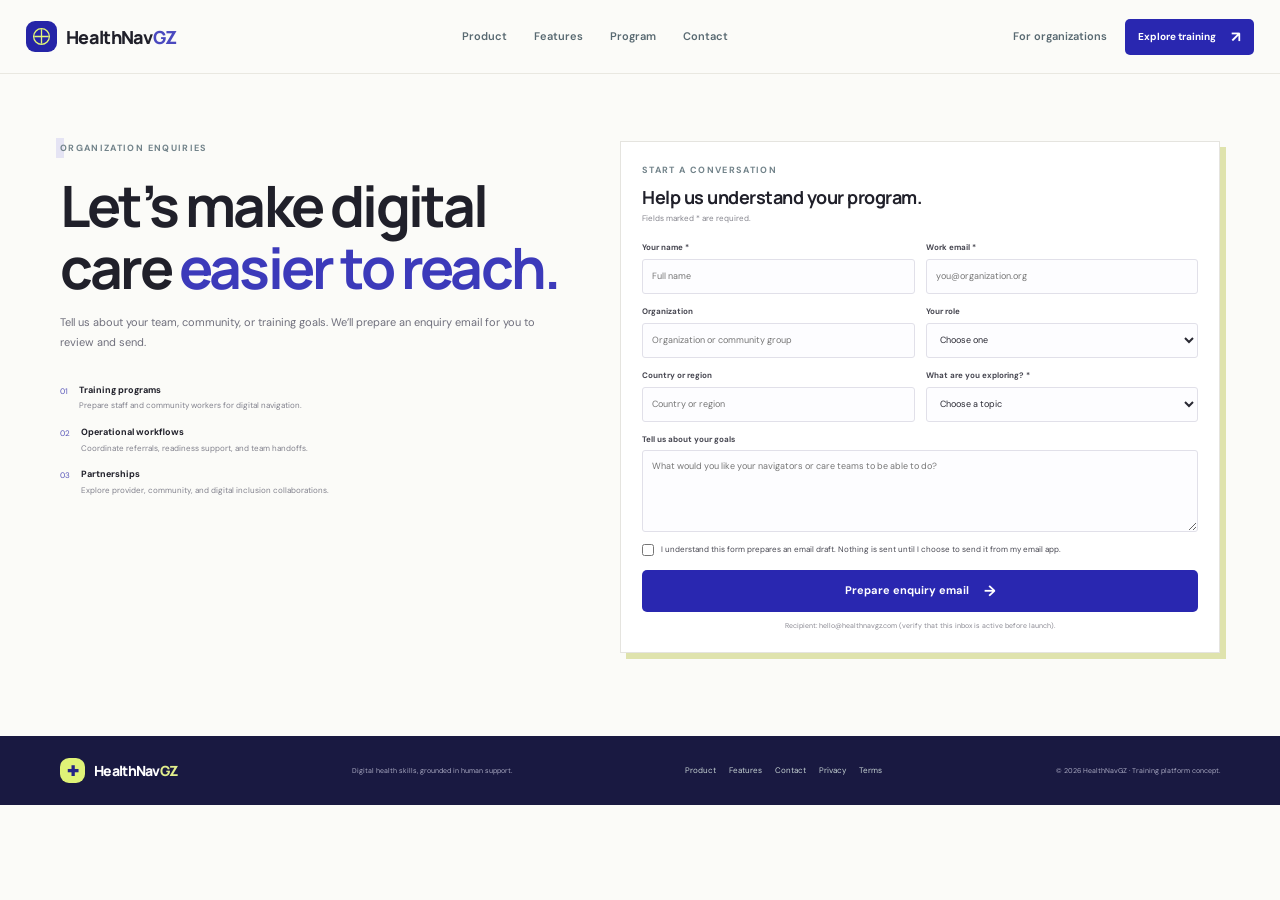
==== contact.html @ b645fffe "Initial commit" ====
<!doctype html><html lang="en"><head><meta charset="utf-8"><meta name="viewport" content="width=device-width,initial-scale=1"><meta name="theme-color" content="#2828b8"><meta name="description" content="Contact HealthNavGZ about training digital health navigators and coordinating virtual-care support programs."><title>Contact · HealthNavGZ</title><link rel="icon" href="icon.svg" type="image/svg+xml"><link rel="stylesheet" href="styles.css"><link rel="canonical" href="https://healthnavgz.com/contact.html"></head><body><a class="skip-link" href="#main">Skip to content</a><header class="header"><a class="brand" href="index.html"><span class="brand-mark"><svg viewBox="0 0 32 32"><path d="M16 5v22M5 16h22"/><circle cx="16" cy="16" r="12"/></svg></span><span>HealthNav<span>GZ</span></span></a><nav class="nav" id="mainNav" aria-label="Main navigation"><a href="product.html">Product</a><a href="features.html">Features</a><a href="index.html#program">Program</a><a href="contact.html" aria-current="page">Contact</a></nav><div class="header-actions"><a class="login-link" href="contact.html">For organizations</a><a class="button button-sm" href="features.html">Explore training <span>↗</span></a></div><button class="menu-toggle" id="menuToggle" aria-label="Open navigation" aria-expanded="false">☰</button></header><main id="main"><section class="contact-page wrap"><div class="contact-intro"><div class="eyebrow"><span class="pulse"></span> ORGANIZATION ENQUIRIES</div><h1>Let’s make digital care <span>easier to reach.</span></h1><p>Tell us about your team, community, or training goals. We’ll prepare an enquiry email for you to review and send.</p><div class="contact-benefits"><div><span>01</span><p><b>Training programs</b><small>Prepare staff and community workers for digital navigation.</small></p></div><div><span>02</span><p><b>Operational workflows</b><small>Coordinate referrals, readiness support, and team handoffs.</small></p></div><div><span>03</span><p><b>Partnerships</b><small>Explore provider, community, and digital inclusion collaborations.</small></p></div></div></div><section class="intake-card"><div class="intake-heading"><div class="eyebrow">START A CONVERSATION</div><h2>Help us understand your program.</h2><p>Fields marked * are required.</p></div><form class="intake-form" id="contactForm"><div class="intake-grid"><label>Your name *<input name="name" autocomplete="name" required placeholder="Full name"></label><label>Work email *<input name="email" type="email" autocomplete="email" required placeholder="you@organization.org"></label><label>Organization<input name="organization" autocomplete="organization" placeholder="Organization or community group"></label><label>Your role<select name="role"><option value="">Choose one</option><option>Health professional</option><option>Community health worker</option><option>Program manager</option><option>Health system / provider organization</option><option>Community organization</option><option>Other</option></select></label><label>Country or region<input name="region" autocomplete="country-name" placeholder="Country or region"></label><label>What are you exploring? *<select name="interest" required><option value="">Choose a topic</option><option>Navigator training</option><option>Virtual care readiness</option><option>Digital health access</option><option>Operational automation</option><option>Provider or community partnership</option><option>Other</option></select></label><label class="wide">Tell us about your goals<textarea name="message" rows="4" placeholder="What would you like your navigators or care teams to be able to do?"></textarea></label><label class="consent wide"><input type="checkbox" name="consent" required><span>I understand this form prepares an email draft. Nothing is sent until I choose to send it from my email app.</span></label></div><button class="button intake-submit" type="submit">Prepare enquiry email <span>→</span></button><p class="intake-note">Recipient: hello@healthnavgz.com (verify that this inbox is active before launch).</p></form></section></section></main><footer class="footer"><div class="wrap footer-inner"><a class="brand footer-brand" href="index.html"><span class="brand-mark">✚</span><span>HealthNav<span>GZ</span></span></a><span>Digital health skills, grounded in human support.</span><nav><a href="product.html">Product</a><a href="features.html">Features</a><a href="contact.html">Contact</a><a href="privacy.html">Privacy</a><a href="terms.html">Terms</a></nav><small>© <span id="year">2026</span> HealthNavGZ · Training platform concept.</small></div></footer><script src="app.js" defer></script></body></html>
---- styles.css ----
@import url('https://fonts.googleapis.com/css2?family=DM+Sans:wght@400;500;600;700&family=Manrope:wght@400;500;600;700;800&display=swap');
:root{--navy:#102d3a;--navy2:#183c49;--teal:#49b99a;--mint:#a7ecd4;--lime:#d9f18c;--coral:#ff9d80;--blue:#96baff;--ink:#17252c;--muted:#6d7c83;--paper:#f5f8f6;--line:#e4ebe7;--white:#fff;--max:1160px}*{box-sizing:border-box}html{scroll-behavior:smooth;scroll-padding-top:84px}body{margin:0;color:var(--ink);background:#fff;font:15px/1.6 'DM Sans',-apple-system,BlinkMacSystemFont,'Segoe UI',sans-serif;-webkit-font-smoothing:antialiased}a{color:inherit;text-decoration:none}button,select{font:inherit}.wrap{width:min(var(--max),calc(100% - 56px));margin-inline:auto}.skip-link{position:fixed;z-index:30;top:10px;left:10px;padding:10px 14px;border-radius:6px;background:white;color:var(--navy);box-shadow:0 3px 15px #0002;transform:translateY(-160%)}.skip-link:focus{transform:translateY(0)}.header{height:74px;position:sticky;top:0;z-index:20;display:flex;align-items:center;justify-content:space-between;padding:0 max(26px,calc((100vw - 1320px)/2));background:#fff;border-bottom:1px solid #eaf0ed}.brand{display:flex;align-items:center;gap:9px;font:800 18px/1 'Manrope',sans-serif;letter-spacing:-.7px;white-space:nowrap}.brand>span:last-child>span{color:#3da98b}.brand-mark{width:31px;height:31px;border-radius:9px;background:var(--navy);color:var(--mint);display:grid;place-items:center}.brand-mark svg{width:21px;fill:none;stroke:currentColor;stroke-width:2}.nav{display:flex;align-items:center;gap:27px}.nav a,.login-link{font-size:11px;color:#586971;font-weight:600;transition:color .2s}.nav a:hover,.login-link:hover{color:var(--teal)}.header-actions{display:flex;align-items:center;gap:18px}.button{display:inline-flex;align-items:center;justify-content:center;gap:15px;padding:12px 17px;background:var(--navy);color:white;border-radius:7px;font-size:11px;font-weight:700;transition:transform .2s,background .2s;cursor:pointer;border:0}.button:hover{transform:translateY(-2px);background:#20495a}.button span{font-size:15px;line-height:12px}.button-sm{padding:10px 13px;font-size:10px}.menu-toggle{display:none;background:none;border:0;font-size:22px;color:var(--navy)}.eyebrow{font-size:9px;letter-spacing:1.35px;font-weight:700;color:#72838a}.hero{display:grid;grid-template-columns:1fr 1fr;align-items:center;gap:40px;min-height:610px;padding:60px 0 65px}.hero .eyebrow{display:flex;align-items:center;gap:9px}.pulse,.sandbox-pill i{width:7px;height:7px;border-radius:50%;background:#43b38b;box-shadow:0 0 0 4px #43b38b21}.hero h1,.section-heading h2,.demo-copy h2,.cta-inner h2{font:700 clamp(42px,5.2vw,63px)/1.08 'Manrope',sans-serif;letter-spacing:-3.1px;margin:21px 0 17px}.hero h1 span,.section-heading h2 span{color:#4ba88f}.hero-lede{font-size:14px;color:#64757c;line-height:1.8;max-width:500px;margin:0}.hero-ctas{display:flex;align-items:center;gap:23px;margin-top:25px}.text-link{font-size:10px;font-weight:700}.text-link span{color:#72838a;margin-left:4px}.proof{display:flex;align-items:center;gap:11px;margin-top:40px}.proof-icon{width:31px;height:31px;border-radius:50%;background:#e9f6f1;color:#319d7c;display:grid;place-items:center}.proof p{font-size:9px;color:#87959a;line-height:1.5;margin:0}.proof strong{font-size:10px;color:#42555d}.hero-visual{height:450px;position:relative;display:grid;place-items:center}.glow{position:absolute;width:360px;height:360px;border-radius:50%;background:radial-gradient(circle,#9ce8d263 0%,#9ce8d20b 72%)}.care-card{position:relative;z-index:2;width:min(450px,100%);background:white;border:1px solid #e2ebe7;border-radius:13px;overflow:hidden;box-shadow:0 23px 70px #1135411a;transform:rotate(.7deg)}.care-top{height:42px;border-bottom:1px solid #edf1ef;padding:0 15px;display:flex;justify-content:space-between;align-items:center}.care-brand{font-size:8px;font-weight:700;color:#53656b}.tiny-cross{color:#41a88a;font-size:13px;margin-right:4px}.secure-pill{display:flex;align-items:center;gap:5px;padding:4px 6px;border-radius:4px;background:#edf8f3;color:#46836f;font-size:6px;letter-spacing:.6px;font-weight:700}.secure-pill i{width:5px;height:5px;border-radius:50%;background:#5ebc94}.care-content{padding:16px 18px}.patient-head{display:flex;align-items:center;gap:9px}.patient-avatar{width:33px;height:33px;border-radius:50%;background:#e5f3ee;color:#317c67;display:grid;place-items:center;font-size:9px;font-weight:700}.patient-head>div:nth-child(2){flex:1}.patient-head small{font-size:6px;letter-spacing:.8px;color:#88969b;font-weight:700}.patient-head h3{font:700 13px 'Manrope',sans-serif;margin:2px 0}.step-count{font:700 15px 'Manrope',sans-serif;color:var(--navy)}.step-count small{font:500 8px 'DM Sans',sans-serif;color:#99a4a8}.progress-track{height:4px;border-radius:4px;background:#edf2ee;margin:13px 0 16px}.progress-track span{height:100%;display:block;width:61%;background:#57c2a0;border-radius:4px}.care-prompt{display:flex;align-items:flex-start;gap:9px;padding:11px;background:#f5f9f7;border-radius:7px}.prompt-icon{width:24px;height:24px;display:grid;place-items:center;border-radius:6px;background:#e3f3ec;color:#3c9b7c;font-size:12px}.care-prompt>div small{display:block;color:#809097;letter-spacing:.7px;font-size:6px;font-weight:700}.care-prompt>div strong{display:block;font-size:9px;margin-top:2px}.care-prompt p{margin:2px 0 0;color:#7c898e;font-size:7px}.readiness{padding:9px 3px}.readiness>div{display:flex;align-items:center;gap:7px;padding:7px 1px;border-bottom:1px solid #f0f2f1;font-size:8px}.readiness>div:last-child{border-bottom:0}.readiness b{margin-left:auto;font-size:7px;color:#6e817f}.readiness-dot{width:6px;height:6px;border-radius:50%}.readiness-dot.ready{background:#61bd93}.readiness-dot.needs{background:#e7ae58}.care-action{padding:9px 10px;background:#f0f8f3;border-radius:6px}.care-action span{display:block;color:#768880;font-size:6px;letter-spacing:.5px}.care-action b{display:block;margin-top:3px;font-size:8px;color:#275f4e}.care-action i{float:right;font-size:12px;font-style:normal}.care-footer{display:flex;justify-content:space-between;color:#a0abad;font-size:6px;padding-top:10px}.float-note{position:absolute;z-index:3;left:-8px;bottom:34px;display:flex;align-items:center;gap:8px;padding:10px 12px;background:white;border:1px solid #e5eeea;border-radius:8px;box-shadow:0 12px 35px #12354115;animation:float 4s ease-in-out infinite}.float-note>span{width:22px;height:22px;border-radius:6px;background:#edf8ef;color:#54a877;display:grid;place-items:center}.float-note b{display:block;font-size:8px}.float-note small{display:block;color:#849197;font-size:7px;margin-top:1px}.orbit{position:absolute;border:1px solid #dbece4;border-radius:50%;transform:rotate(-24deg)}.orbit-a{width:110%;height:64%}.orbit-b{width:92%;height:80%;border-color:#e6f0eb}.trust-strip{border-block:1px solid #e9efec;background:#fbfcfb}.trust-inner{min-height:65px;display:flex;justify-content:space-between;align-items:center;gap:15px;flex-wrap:wrap}.trust-inner>span{font-size:8px;letter-spacing:1px;color:#8e9a9e;font-weight:700}.trust-inner b{font-size:9px;color:#596c72}.trust-inner i{width:3px;height:3px;border-radius:50%;background:#9eadaf}.section{padding:91px 0}.section-heading{display:grid;grid-template-columns:1fr .68fr;align-items:end;gap:52px;margin-bottom:39px}.section-heading h2,.demo-copy h2{font-size:42px;letter-spacing:-2.1px;margin:12px 0 0}.section-heading h2 span{color:#4ba88f}.section-heading>p{font-size:11px;line-height:1.85;color:#708087;max-width:410px;margin:0 0 4px}.program-grid{display:grid;grid-template-columns:1.13fr 1fr 1fr;gap:13px}.program-card{min-height:285px;padding:19px;border:1px solid #e5ece8;border-radius:10px;overflow:hidden}.program-featured{grid-row:span 2}.card-top{display:flex;align-items:center;justify-content:space-between}.round-icon{width:31px;height:31px;border-radius:8px;display:grid;place-items:center;font-size:14px}.round-icon.mint{background:#e8f7f0;color:#358e71}.round-icon.peach{background:#fff0e8;color:#bb7859}.round-icon.blue{background:#eef3ff;color:#617fbd}.card-kicker{font-size:7px;letter-spacing:.9px;font-weight:700;color:#96a1a4}.program-card h3{font:700 15px 'Manrope',sans-serif;letter-spacing:-.3px;margin:22px 0 7px}.program-card p{font-size:9px;line-height:1.8;color:#738187;margin:0}.skill-list{margin-top:21px;padding:11px;border-radius:7px;background:#f6faf7}.skill-list div{font-size:8px;padding:7px 2px;border-bottom:1px solid #eaf1ec}.skill-list div:last-child{border:0}.skill-list span{color:#45a47f;margin-right:7px}.mini-access{display:grid;grid-template-columns:1fr auto;gap:7px;margin-top:16px;padding:11px;border:1px solid #edf1ed;border-radius:7px;font-size:8px}.mini-access b{color:#4aa27d}.mini-access i{font-style:normal;color:#b98339;font-size:7px}.team-chips{display:flex;flex-wrap:wrap;gap:5px;margin-top:15px}.team-chips span{padding:5px 7px;border-radius:4px;background:#f2f6f3;color:#718078;font-size:7px}.pathway-section{padding:85px 0;background:#f4f8f6}.pathway-list{border-top:1px solid #dfe8e3}.pathway-list article{display:grid;grid-template-columns:42px 1fr 145px 25px;align-items:center;gap:12px;padding:16px 2px;border-bottom:1px solid #dfe8e3}.path-icon{width:25px;height:25px;border:1px solid #d9e7df;border-radius:50%;display:grid;place-items:center;font-size:7px;color:#3d9277}.path-main h3{font:700 11px 'Manrope',sans-serif;margin:0 0 3px}.path-main p{font-size:8px;color:#7e8b8e;margin:0}.path-meta{font-size:6px;letter-spacing:.7px;color:#8b999a;font-weight:700}.pathway-list article>a{font-size:15px;color:#4a9b80;text-align:right}.steps{display:grid;grid-template-columns:repeat(4,1fr);border-top:1px solid #e4ebe7}.steps article{padding:18px 20px 0 0;border-right:1px solid #e4ebe7;margin-right:20px}.steps article:last-child{border:0;margin:0}.step-no{width:26px;height:26px;border-radius:50%;background:#eaf6f0;color:#458c73;display:grid;place-items:center;font-size:8px;font-weight:700}.steps h3{font:700 11px 'Manrope',sans-serif;margin:15px 0 6px}.steps p{font-size:8px;line-height:1.8;color:#7a888d;margin:0}.demo-section{padding:82px 0;background:var(--navy);color:white}.demo-layout{display:grid;grid-template-columns:.82fr 1fr;gap:72px;align-items:center}.demo-copy .eyebrow{color:#9bdac6}.demo-copy h2{font-size:39px;margin:12px 0;letter-spacing:-1.8px}.demo-copy>p{font-size:10px;line-height:1.9;color:#c3d1d3;max-width:350px}.privacy-note{display:flex;gap:9px;margin-top:23px}.privacy-note>span{color:var(--mint)}.privacy-note p{margin:0;color:#b3c5c6;font-size:8px;line-height:1.7}.privacy-note strong{color:white}.workflow-card{padding:21px;background:white;color:var(--ink);border-radius:10px;box-shadow:0 18px 50px #07192235}.workflow-head{display:flex;justify-content:space-between;align-items:flex-start;margin-bottom:17px}.workflow-head small{font-size:6px;letter-spacing:1px;color:#8b999c;font-weight:700}.workflow-head h3{font:700 15px 'Manrope',sans-serif;margin:4px 0}.sandbox-pill{display:flex;align-items:center;gap:5px;padding:5px 7px;background:#edf8f3;color:#57816d;border-radius:4px;font-size:6px;letter-spacing:.6px;font-weight:700}.sandbox-pill i{width:5px;height:5px}.workflow-card label{display:block;font-size:8px;color:#637176;font-weight:600;margin-bottom:6px}.workflow-card select{width:100%;padding:10px;border:1px solid #e0e8e4;border-radius:6px;color:#30444b;background:white;font-size:9px}.run-button{width:100%;margin-top:9px;justify-content:space-between}.plan-result{min-height:120px;padding:10px;margin-top:12px;border:1px dashed #dce7e1;border-radius:7px;background:#fbfdfb}.plan-empty{height:98px;display:grid;place-content:center;justify-items:center;text-align:center;color:#96a3a4;font-size:8px}.plan-empty span{width:23px;height:23px;display:grid;place-items:center;border-radius:7px;background:#eaf6f0;color:#4a987b}.plan-empty p{margin:6px 0}.plan-step{display:flex;gap:8px;align-items:flex-start;padding:7px;margin:3px 0;background:#f5f9f6;border-radius:5px;animation:fade .25s both}.plan-step:nth-child(2){animation-delay:.08s}.plan-step:nth-child(3){animation-delay:.16s}.plan-step:nth-child(4){animation-delay:.24s}.plan-step i{width:17px;height:17px;display:grid;place-items:center;flex:none;border-radius:5px;background:#e3f2e9;color:#438c6d;font-size:7px;font-style:normal}.plan-step b{display:block;font-size:7px}.plan-step small{display:block;color:#738187;font-size:7px;line-height:1.5;margin-top:2px}.demo-disclaimer{display:block;color:#97a4a3;font-size:6px;margin-top:7px}.impact-grid{display:grid;grid-template-columns:repeat(4,1fr);gap:12px}.impact-grid article{padding:15px;border:1px solid #e6ece8;border-radius:8px}.impact-grid b{font:700 11px 'Manrope',sans-serif}.impact-grid p{font-size:8px;line-height:1.8;color:#7a888d;margin:7px 0 0}.cta-band{padding:48px 0;background:#eaf6f0}.cta-inner{display:flex;align-items:center;justify-content:space-between;gap:24px}.cta-inner .eyebrow{color:#598875}.cta-inner h2{font-size:31px;letter-spacing:-1.4px;margin:10px 0 0}.button-light{background:var(--navy);color:white}.button-light:hover{background:#205366}.footer{padding:22px 0;background:#0d252f;color:#b8c7c9}.footer-inner{display:flex;align-items:center;justify-content:space-between;gap:17px;flex-wrap:wrap}.footer-brand{color:white;font-size:14px}.footer-brand .brand-mark{width:25px;height:25px}.footer-brand .brand-mark svg{width:16px}.footer-inner>span,.footer-inner small{font-size:7px;color:#91a6a9}.footer-inner nav{display:flex;flex-wrap:wrap;gap:13px}.footer-inner nav a{font-size:8px;color:#c6d2d3}.footer-inner nav a:hover{color:var(--mint)}:focus-visible{outline:3px solid #46ad8a;outline-offset:3px}@keyframes float{0%,100%{transform:translateY(0)}50%{transform:translateY(-6px)}}@keyframes fade{from{opacity:0;transform:translateY(4px)}to{opacity:1;transform:translateY(0)}}
@media(max-width:960px){.header{padding-inline:22px}.hero{gap:20px}.hero h1{font-size:53px}.demo-layout{gap:35px}.pathway-list article{grid-template-columns:35px 1fr 115px 20px}}
@media(max-width:720px){.wrap{width:calc(100% - 36px)}.header{height:62px;padding-inline:16px}.nav{display:none;position:absolute;top:61px;left:0;right:0;padding:10px 18px 15px;background:white;border-bottom:1px solid var(--line);flex-direction:column;gap:0}.nav.open{display:flex}.nav a{padding:10px 1px;border-bottom:1px solid #edf1ef}.header-actions{margin-left:auto;margin-right:10px}.header-actions .login-link{display:none}.header-actions .button{font-size:8px;padding:9px}.menu-toggle{display:block}.hero{grid-template-columns:1fr;padding:48px 0 36px;gap:7px}.hero h1{font-size:clamp(42px,11vw,56px);letter-spacing:-2.5px}.hero-lede{font-size:12px}.hero-visual{height:355px;margin:0 5px}.float-note{left:-5px;bottom:15px}.trust-inner{justify-content:center;padding:12px 0;gap:10px}.trust-inner>span{width:100%;text-align:center}.trust-inner b{font-size:7px}.trust-inner i{display:none}.section{padding:64px 0}.section-heading{grid-template-columns:1fr;gap:14px;margin-bottom:26px}.section-heading h2{font-size:36px;letter-spacing:-1.8px}.section-heading>p{font-size:10px}.program-grid{grid-template-columns:1fr}.program-card{min-height:225px}.program-featured{grid-row:auto}.pathway-section{padding:64px 0}.pathway-list article{grid-template-columns:27px 1fr 20px;gap:8px;padding:13px 0}.path-meta{display:none}.path-main h3{font-size:10px}.path-main p{font-size:7px}.steps{grid-template-columns:1fr 1fr;row-gap:22px}.steps article{padding-right:12px;margin-right:12px}.steps article:nth-child(2){border:0;margin:0}.steps article:nth-child(3){margin-top:4px}.steps h3{font-size:10px}.demo-section{padding:60px 0}.demo-layout{grid-template-columns:1fr;gap:22px}.demo-copy h2{font-size:34px}.workflow-card{padding:15px}.impact-grid{grid-template-columns:1fr 1fr}.cta-band{padding:37px 0}.cta-inner{align-items:flex-start;flex-direction:column}.cta-inner h2{font-size:28px}.footer-inner{gap:11px}.footer-inner>span{order:3;width:100%}.footer-inner nav{gap:10px}.footer-inner nav a{font-size:7px}}
@media(max-width:390px){.header-actions .button{max-width:104px;line-height:1.2;text-align:center}.hero-visual{height:320px}.care-card{transform:none}.impact-grid{grid-template-columns:1fr}.hero-ctas{gap:13px}.hero-ctas .button{padding:11px 12px}}
@media(prefers-reduced-motion:reduce){*,*::before,*::after{scroll-behavior:auto!important;animation-duration:.01ms!important;animation-iteration-count:1!important;transition-duration:.01ms!important}}
.legal-page{max-width:820px;padding:70px 0 85px}.legal-page h1{font:700 42px 'Manrope',sans-serif;letter-spacing:-2px;margin:12px 0 2px}.legal-updated{font-size:9px;color:#869397;margin:0 0 23px}.legal-page h2{font:700 15px 'Manrope',sans-serif;margin:26px 0 6px}.legal-page p{font-size:10px;line-height:1.85;color:#66767a}.legal-page a:not(.brand){color:#328b70;text-decoration:underline}.legal-notice{padding:13px 15px;border:1px solid #dfece4;border-radius:7px;background:#f4faf6;color:#5b7868;font-size:9px;line-height:1.7;margin:14px 0}@media(max-width:720px){.legal-page{padding:45px 0 60px}.legal-page h1{font-size:35px}}
/* New HealthNavGZ visual identity: editorial cobalt, warm paper, and citrus accents. */
:root{--navy:#2524a7;--navy2:#3532c1;--teal:#3157dc;--mint:#d8e0ff;--lime:#dcf66f;--coral:#ff9c7d;--blue:#a9c2ff;--ink:#20202a;--muted:#6c6c78;--paper:#f7f7f2;--line:#e7e6e0}
body{background:#fbfbf8;color:var(--ink)}.header{background:#fbfbf8;border-bottom:1px solid #e9e8e1}.brand-mark{background:#2524a7;color:#e2f578}.brand>span:last-child>span{color:#4a49bf}.nav a:hover,.login-link:hover{color:#3432bd}.button{background:#2927b0;border-radius:5px}.button:hover{background:#3a38c8}.hero{min-height:625px}.hero h1,.section-heading h2,.demo-copy h2,.cta-inner h2{font-family:'Manrope',sans-serif}.hero h1 span{color:#3836bd}.pulse{background:#4d4bd4;box-shadow:0 0 0 4px #4d4bd421}.hero-visual .glow{background:radial-gradient(circle,#d8df7d82 0%,#d8df7d09 72%)}.care-card{border-radius:5px;box-shadow:12px 13px 0 #dedff6,0 28px 65px #25245a18}.care-top{background:#f5f5ff}.secure-pill{background:#eeefff;color:#4b4ab1}.secure-pill i{background:#706fe1}.patient-avatar{background:#ececff;color:#4543b5}.progress-track span{background:#5755d8}.care-prompt{background:#f5f5ff}.prompt-icon{background:#e6e6ff;color:#4847bd}.care-action{background:#f5f7e8}.care-action b{color:#3d3c9a}.float-note{border-radius:4px;box-shadow:5px 5px 0 #dce3ff,0 13px 30px #25245a17}.float-note>span{background:#f3f8dc;color:#607a15}.orbit{border-color:#dedeef}.trust-strip{background:#f3f3ec;border-color:#e5e4dc}.trust-inner b{color:#51515c}.section{padding-block:98px}.section-heading h2 span{color:#3e3cb9}.program-card{background:#fff;border-radius:4px;border-color:#e5e4df;box-shadow:4px 4px 0 #efefe9}.program-featured{background:#f1f0ff}.round-icon.mint{background:#e4e5ff;color:#413fb3}.round-icon.peach{background:#fff0e7;color:#b66d48}.round-icon.blue{background:#e9eeff;color:#4e62bd}.skill-list{background:#fff;border-radius:4px}.mini-access{border-radius:4px}.team-chips span{border-radius:3px;background:#f1f0ff;color:#51509b}.pathway-section{background:#eeeefe}.pathway-list{border-color:#d8d8ef}.pathway-list article{border-color:#d8d8ef}.path-icon{border-color:#ceceec;color:#4948bd}.pathway-list article>a{color:#3d3bb6}.step-no{background:#ececff;color:#403fae}.steps{border-color:#e5e4df}.steps article{border-color:#e5e4df}.demo-section{background:#2524a7}.demo-copy .eyebrow{color:#e1e6a5}.privacy-note>span{color:#e2ed8f}.workflow-card{border-radius:4px;box-shadow:7px 7px 0 #ced0ff,0 20px 45px #11104045}.sandbox-pill{background:#f0f0ff;color:#4e4dae}.sandbox-pill i{background:#7776e2}.workflow-card select{border-radius:4px}.plan-result{border-radius:4px;background:#fbfbff}.plan-empty span{background:#ededff;color:#4c4ac3}.plan-step{border-radius:3px;background:#f4f4ff}.plan-step i{background:#e9e9ff;color:#4d4bb6}.impact-grid article{border-radius:4px;background:#fff}.cta-band{background:#dff277}.cta-inner .eyebrow{color:#454823}.button-light{background:#2524a7;color:white}.button-light:hover{background:#3a38c8}.footer{background:#191941}.footer-brand .brand-mark{background:#dff277;color:#242386}.footer-brand>span:last-child>span{color:#e1ed8c}.footer-inner nav a:hover{color:#e0ef89}.footer-inner>span,.footer-inner small{color:#aaaac2}
.inner-hero{padding:76px 0 65px}.inner-hero h1{font:700 clamp(43px,5.4vw,63px)/1.08 'Manrope',sans-serif;letter-spacing:-3px;margin:20px 0 16px}.inner-hero h1 span{color:#3836bd}.inner-hero>p{max-width:610px;color:#676777;font-size:13px;line-height:1.85}.product-visual{max-width:760px;margin-top:44px;padding:17px 19px;background:#f0efff;border:1px solid #dbdaf2;box-shadow:6px 6px 0 #d9e0a0}.product-visual-top{display:flex;justify-content:space-between;align-items:center;font-size:7px;letter-spacing:.8px;color:#73728d}.product-visual-top b{font-size:9px;letter-spacing:0;color:#29284b}.product-visual-top i{font-style:normal;color:#559371;margin-left:9px}.product-stats{display:grid;grid-template-columns:repeat(3,1fr);gap:8px;margin:14px 0}.product-stats>div{padding:11px;background:#fff}.product-stats small{display:block;font-size:6px;letter-spacing:.8px;color:#858498}.product-stats strong{display:block;font:700 17px 'Manrope',sans-serif;margin-top:3px}.product-stats em{font:500 7px 'DM Sans',sans-serif;color:#7d7c8c}.product-flow{display:flex;align-items:center;justify-content:space-between;gap:8px;padding:11px;background:#2927b0;color:#fff;font-size:8px}.product-flow i{color:#dff277;font-size:13px;font-style:normal}.product-visual>p{font-size:6px;text-align:right;color:#88879c;margin:7px 0 0}.section-light{background:#f1f0ff}.product-cards{display:grid;grid-template-columns:repeat(3,1fr);gap:13px}.product-cards article{background:#fff;padding:20px;min-height:190px;border:1px solid #e3e2f0;box-shadow:4px 4px 0 #deddf1}.product-cards article>span{font-size:7px;letter-spacing:.9px;color:#5856b4;font-weight:700}.product-cards h3{font:700 14px 'Manrope',sans-serif;margin:17px 0 6px}.product-cards p{font-size:9px;line-height:1.8;color:#70707e}.section-dark{background:#2524a7}.light-heading .eyebrow{color:#dfe39c}.light-heading h2 span{color:#dce878}.light-heading>p{color:#d2d2ec}.product-points{display:grid;grid-template-columns:repeat(3,1fr);gap:12px}.product-points>div{padding:15px;border:1px solid #ffffff40}.product-points b{font:700 10px 'Manrope',sans-serif;color:#e5f18c}.product-points p{font-size:8px;color:#deddf5;line-height:1.75}.feature-tiles{display:grid;grid-template-columns:repeat(3,1fr);gap:13px}.feature-tiles article{padding:18px;background:#fff;border:1px solid #e3e2f0;box-shadow:4px 4px 0 #deddf1;min-height:250px}.tile-icon{width:28px;height:28px;display:grid;place-items:center;background:#ececff;color:#4543b8}.feature-tiles small{display:block;margin-top:16px;font-size:6px;letter-spacing:.8px;color:#7776b0;font-weight:700}.feature-tiles h3{font:700 13px 'Manrope',sans-serif;margin:7px 0}.feature-tiles p,.feature-tiles li{font-size:8px;line-height:1.7;color:#747481}.feature-tiles ul{padding-left:14px;margin:10px 0}.feature-disclaimer{font-size:8px;color:#85858f;margin-top:23px}.contact-page{display:grid;grid-template-columns:.85fr 1fr;gap:50px;align-items:start;padding:67px 0 83px}.contact-intro{position:sticky;top:105px}.contact-intro h1{font:700 clamp(41px,5vw,57px)/1.08 'Manrope',sans-serif;letter-spacing:-2.8px;margin:20px 0 15px}.contact-intro h1 span{color:#3c3aba}.contact-intro>p{font-size:11px;line-height:1.8;color:#6f6f7c}.contact-benefits{display:grid;gap:13px;margin-top:30px}.contact-benefits>div{display:flex;gap:11px;align-items:flex-start}.contact-benefits>div>span{font-size:8px;color:#5957b9;padding-top:2px}.contact-benefits p{margin:0}.contact-benefits b{display:block;font-size:9px}.contact-benefits small{display:block;margin-top:2px;color:#81818c;font-size:8px}.intake-card{padding:21px;background:#fff;border:1px solid #e5e4df;box-shadow:6px 6px 0 #dfe3ad}.intake-heading h2{font:700 18px 'Manrope',sans-serif;letter-spacing:-.5px;margin:8px 0 3px}.intake-heading>p{font-size:8px;color:#85858d;margin:0 0 16px}.intake-grid{display:grid;grid-template-columns:1fr 1fr;gap:11px}.intake-grid label{display:block;font-size:8px;font-weight:700;color:#484852}.intake-grid input,.intake-grid select,.intake-grid textarea{display:block;width:100%;margin-top:5px;padding:9px;border:1px solid #e1e0e9;border-radius:3px;background:#fdfdff;color:#292933;font:9px 'DM Sans',sans-serif;min-height:35px}.intake-grid textarea{resize:vertical;min-height:82px}.intake-grid input:focus,.intake-grid select:focus,.intake-grid textarea:focus{outline:2px solid #9d9be9;outline-offset:1px}.intake-grid .wide{grid-column:1/-1}.consent{display:flex!important;align-items:flex-start;gap:7px;font-weight:400!important;line-height:1.5}.consent input{width:12px;height:12px;min-height:auto;margin:1px 0 0;flex:none}.intake-submit{width:100%;margin-top:14px;border:0}.intake-note{font-size:7px;text-align:center;color:#8a8992;margin:8px 0 0}.legal-page{max-width:800px;padding:68px 0 82px}.legal-page h1{font:700 39px 'Manrope',sans-serif;letter-spacing:-1.8px;margin:11px 0 2px}.legal-updated{font-size:8px;color:#85858e;margin:0 0 21px}.legal-page h2{font:700 14px 'Manrope',sans-serif;margin:25px 0 6px}.legal-page p{font-size:9px;line-height:1.85;color:#666671}.legal-page a:not(.brand){color:#3f3db4;text-decoration:underline}.legal-notice{padding:12px 14px;border:1px solid #e0dfef;background:#f2f1ff;color:#55548b;border-radius:3px;font-size:8px;line-height:1.7;margin:13px 0}
@media(max-width:720px){.section{padding:65px 0}.inner-hero{padding:49px 0 42px}.inner-hero h1{font-size:45px;letter-spacing:-2.5px}.product-cards,.feature-tiles,.product-points{grid-template-columns:1fr}.product-cards article{min-height:155px}.feature-tiles article{min-height:220px}.contact-page{grid-template-columns:1fr;gap:25px;padding:43px 0 60px}.contact-intro{position:static}.contact-intro h1{font-size:45px}.contact-benefits{grid-template-columns:1fr 1fr;gap:10px}.intake-card{padding:16px}.intake-grid{grid-template-columns:1fr}.intake-grid .wide{grid-column:auto}.legal-page{padding:44px 0 60px}.legal-page h1{font-size:33px}.product-flow{font-size:7px}.product-visual{margin-top:27px;padding:13px}.product-stats strong{font-size:14px}}
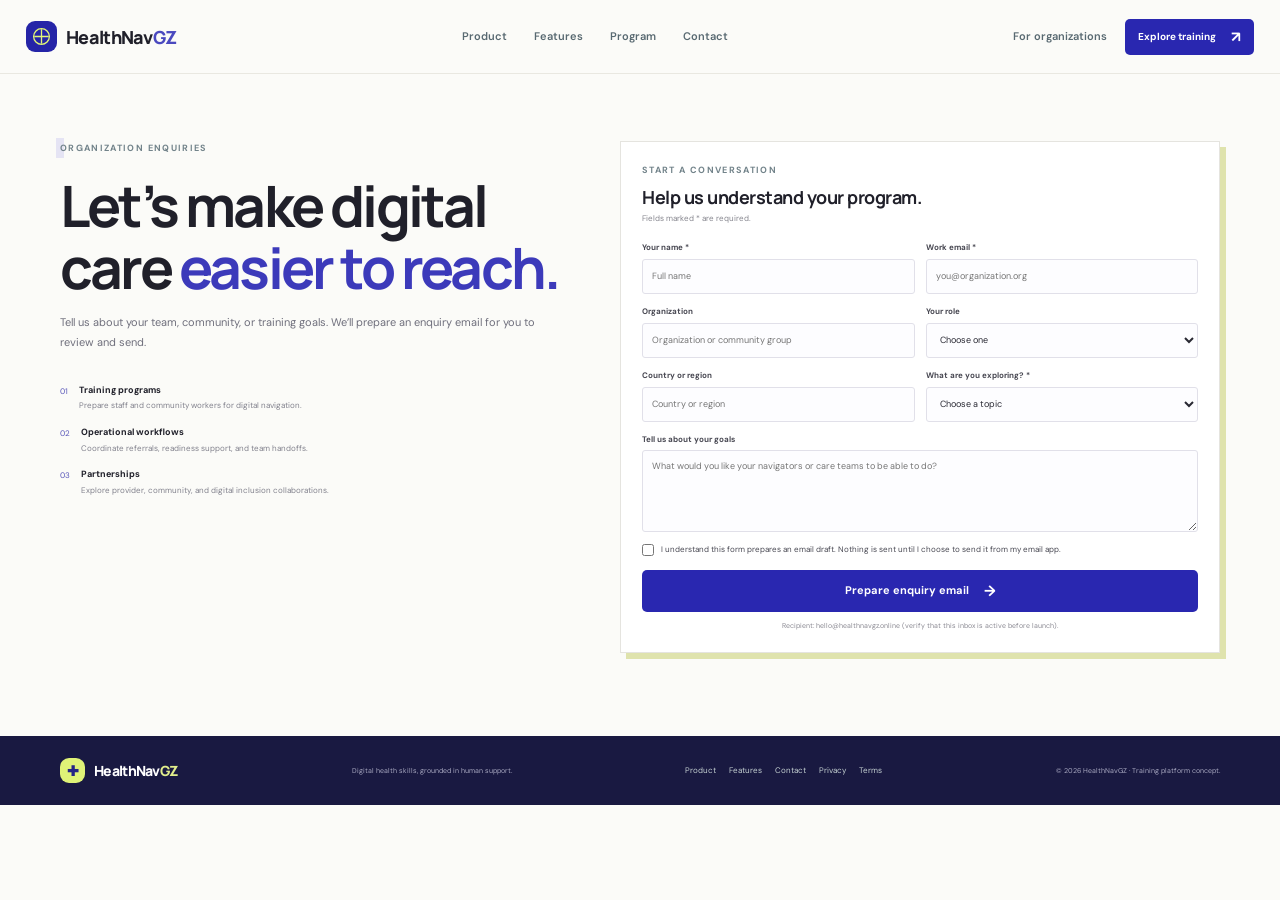
==== commit 6eeda36b: "Update website domain to .online" ====
--- a/contact.html
+++ b/contact.html
@@ -1 +1 @@
-<!doctype html><html lang="en"><head><meta charset="utf-8"><meta name="viewport" content="width=device-width,initial-scale=1"><meta name="theme-color" content="#2828b8"><meta name="description" content="Contact HealthNavGZ about training digital health navigators and coordinating virtual-care support programs."><title>Contact · HealthNavGZ</title><link rel="icon" href="icon.svg" type="image/svg+xml"><link rel="stylesheet" href="styles.css"><link rel="canonical" href="https://healthnavgz.com/contact.html"></head><body><a class="skip-link" href="#main">Skip to content</a><header class="header"><a class="brand" href="index.html"><span class="brand-mark"><svg viewBox="0 0 32 32"><path d="M16 5v22M5 16h22"/><circle cx="16" cy="16" r="12"/></svg></span><span>HealthNav<span>GZ</span></span></a><nav class="nav" id="mainNav" aria-label="Main navigation"><a href="product.html">Product</a><a href="features.html">Features</a><a href="index.html#program">Program</a><a href="contact.html" aria-current="page">Contact</a></nav><div class="header-actions"><a class="login-link" href="contact.html">For organizations</a><a class="button button-sm" href="features.html">Explore training <span>↗</span></a></div><button class="menu-toggle" id="menuToggle" aria-label="Open navigation" aria-expanded="false">☰</button></header><main id="main"><section class="contact-page wrap"><div class="contact-intro"><div class="eyebrow"><span class="pulse"></span> ORGANIZATION ENQUIRIES</div><h1>Let’s make digital care <span>easier to reach.</span></h1><p>Tell us about your team, community, or training goals. We’ll prepare an enquiry email for you to review and send.</p><div class="contact-benefits"><div><span>01</span><p><b>Training programs</b><small>Prepare staff and community workers for digital navigation.</small></p></div><div><span>02</span><p><b>Operational workflows</b><small>Coordinate referrals, readiness support, and team handoffs.</small></p></div><div><span>03</span><p><b>Partnerships</b><small>Explore provider, community, and digital inclusion collaborations.</small></p></div></div></div><section class="intake-card"><div class="intake-heading"><div class="eyebrow">START A CONVERSATION</div><h2>Help us understand your program.</h2><p>Fields marked * are required.</p></div><form class="intake-form" id="contactForm"><div class="intake-grid"><label>Your name *<input name="name" autocomplete="name" required placeholder="Full name"></label><label>Work email *<input name="email" type="email" autocomplete="email" required placeholder="you@organization.org"></label><label>Organization<input name="organization" autocomplete="organization" placeholder="Organization or community group"></label><label>Your role<select name="role"><option value="">Choose one</option><option>Health professional</option><option>Community health worker</option><option>Program manager</option><option>Health system / provider organization</option><option>Community organization</option><option>Other</option></select></label><label>Country or region<input name="region" autocomplete="country-name" placeholder="Country or region"></label><label>What are you exploring? *<select name="interest" required><option value="">Choose a topic</option><option>Navigator training</option><option>Virtual care readiness</option><option>Digital health access</option><option>Operational automation</option><option>Provider or community partnership</option><option>Other</option></select></label><label class="wide">Tell us about your goals<textarea name="message" rows="4" placeholder="What would you like your navigators or care teams to be able to do?"></textarea></label><label class="consent wide"><input type="checkbox" name="consent" required><span>I understand this form prepares an email draft. Nothing is sent until I choose to send it from my email app.</span></label></div><button class="button intake-submit" type="submit">Prepare enquiry email <span>→</span></button><p class="intake-note">Recipient: hello@healthnavgz.com (verify that this inbox is active before launch).</p></form></section></section></main><footer class="footer"><div class="wrap footer-inner"><a class="brand footer-brand" href="index.html"><span class="brand-mark">✚</span><span>HealthNav<span>GZ</span></span></a><span>Digital health skills, grounded in human support.</span><nav><a href="product.html">Product</a><a href="features.html">Features</a><a href="contact.html">Contact</a><a href="privacy.html">Privacy</a><a href="terms.html">Terms</a></nav><small>© <span id="year">2026</span> HealthNavGZ · Training platform concept.</small></div></footer><script src="app.js" defer></script></body></html>
+<!doctype html><html lang="en"><head><meta charset="utf-8"><meta name="viewport" content="width=device-width,initial-scale=1"><meta name="theme-color" content="#2828b8"><meta name="description" content="Contact HealthNavGZ about training digital health navigators and coordinating virtual-care support programs."><title>Contact · HealthNavGZ</title><link rel="icon" href="icon.svg" type="image/svg+xml"><link rel="stylesheet" href="styles.css"><link rel="canonical" href="https://healthnavgz.online/contact.html"></head><body><a class="skip-link" href="#main">Skip to content</a><header class="header"><a class="brand" href="index.html"><span class="brand-mark"><svg viewBox="0 0 32 32"><path d="M16 5v22M5 16h22"/><circle cx="16" cy="16" r="12"/></svg></span><span>HealthNav<span>GZ</span></span></a><nav class="nav" id="mainNav" aria-label="Main navigation"><a href="product.html">Product</a><a href="features.html">Features</a><a href="index.html#program">Program</a><a href="contact.html" aria-current="page">Contact</a></nav><div class="header-actions"><a class="login-link" href="contact.html">For organizations</a><a class="button button-sm" href="features.html">Explore training <span>↗</span></a></div><button class="menu-toggle" id="menuToggle" aria-label="Open navigation" aria-expanded="false">☰</button></header><main id="main"><section class="contact-page wrap"><div class="contact-intro"><div class="eyebrow"><span class="pulse"></span> ORGANIZATION ENQUIRIES</div><h1>Let’s make digital care <span>easier to reach.</span></h1><p>Tell us about your team, community, or training goals. We’ll prepare an enquiry email for you to review and send.</p><div class="contact-benefits"><div><span>01</span><p><b>Training programs</b><small>Prepare staff and community workers for digital navigation.</small></p></div><div><span>02</span><p><b>Operational workflows</b><small>Coordinate referrals, readiness support, and team handoffs.</small></p></div><div><span>03</span><p><b>Partnerships</b><small>Explore provider, community, and digital inclusion collaborations.</small></p></div></div></div><section class="intake-card"><div class="intake-heading"><div class="eyebrow">START A CONVERSATION</div><h2>Help us understand your program.</h2><p>Fields marked * are required.</p></div><form class="intake-form" id="contactForm"><div class="intake-grid"><label>Your name *<input name="name" autocomplete="name" required placeholder="Full name"></label><label>Work email *<input name="email" type="email" autocomplete="email" required placeholder="you@organization.org"></label><label>Organization<input name="organization" autocomplete="organization" placeholder="Organization or community group"></label><label>Your role<select name="role"><option value="">Choose one</option><option>Health professional</option><option>Community health worker</option><option>Program manager</option><option>Health system / provider organization</option><option>Community organization</option><option>Other</option></select></label><label>Country or region<input name="region" autocomplete="country-name" placeholder="Country or region"></label><label>What are you exploring? *<select name="interest" required><option value="">Choose a topic</option><option>Navigator training</option><option>Virtual care readiness</option><option>Digital health access</option><option>Operational automation</option><option>Provider or community partnership</option><option>Other</option></select></label><label class="wide">Tell us about your goals<textarea name="message" rows="4" placeholder="What would you like your navigators or care teams to be able to do?"></textarea></label><label class="consent wide"><input type="checkbox" name="consent" required><span>I understand this form prepares an email draft. Nothing is sent until I choose to send it from my email app.</span></label></div><button class="button intake-submit" type="submit">Prepare enquiry email <span>→</span></button><p class="intake-note">Recipient: hello@healthnavgz.online (verify that this inbox is active before launch).</p></form></section></section></main><footer class="footer"><div class="wrap footer-inner"><a class="brand footer-brand" href="index.html"><span class="brand-mark">✚</span><span>HealthNav<span>GZ</span></span></a><span>Digital health skills, grounded in human support.</span><nav><a href="product.html">Product</a><a href="features.html">Features</a><a href="contact.html">Contact</a><a href="privacy.html">Privacy</a><a href="terms.html">Terms</a></nav><small>© <span id="year">2026</span> HealthNavGZ · Training platform concept.</small></div></footer><script src="app.js" defer></script></body></html>
